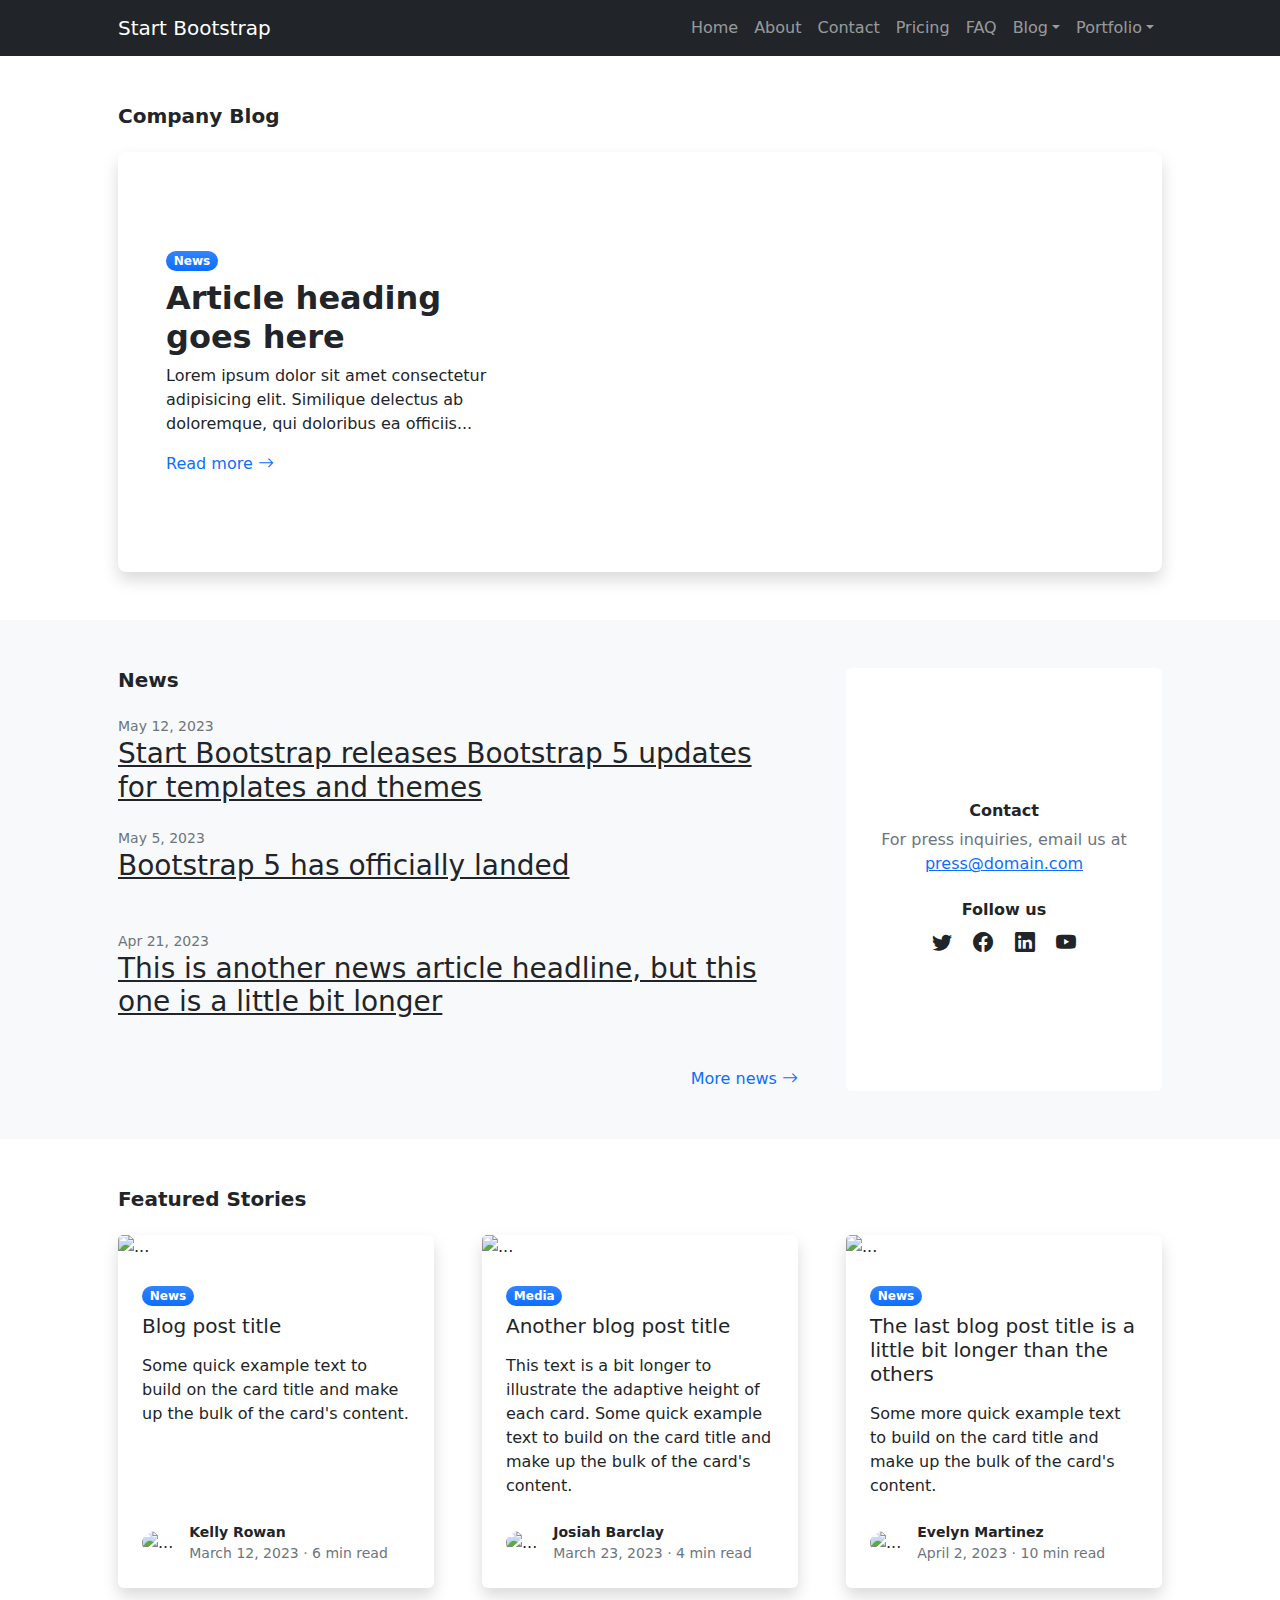
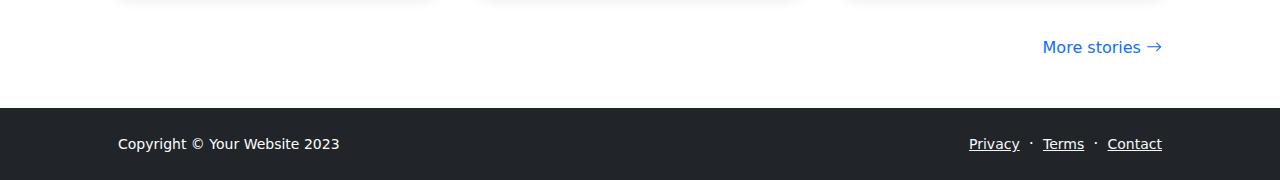
==== blog-home.html @ 381966d5 "bootstrap integration" ====
<!DOCTYPE html>
<html lang="en">
    <head>
        <meta charset="utf-8" />
        <meta name="viewport" content="width=device-width, initial-scale=1, shrink-to-fit=no" />
        <meta name="description" content="" />
        <meta name="author" content="" />
        <title>Modern Business - Start Bootstrap Template</title>
        <!-- Favicon-->
        <link rel="icon" type="image/x-icon" href="assets/favicon.ico" />
        <!-- Bootstrap icons-->
        <link href="https://cdn.jsdelivr.net/npm/bootstrap-icons@1.5.0/font/bootstrap-icons.css" rel="stylesheet" />
        <!-- Core theme CSS (includes Bootstrap)-->
        <link href="css/styles.css" rel="stylesheet" />
    </head>
    <body class="d-flex flex-column">
        <main class="flex-shrink-0">
            <!-- Navigation-->
            <nav class="navbar navbar-expand-lg navbar-dark bg-dark">
                <div class="container px-5">
                    <a class="navbar-brand" href="index.html">Start Bootstrap</a>
                    <button class="navbar-toggler" type="button" data-bs-toggle="collapse" data-bs-target="#navbarSupportedContent" aria-controls="navbarSupportedContent" aria-expanded="false" aria-label="Toggle navigation"><span class="navbar-toggler-icon"></span></button>
                    <div class="collapse navbar-collapse" id="navbarSupportedContent">
                        <ul class="navbar-nav ms-auto mb-2 mb-lg-0">
                            <li class="nav-item"><a class="nav-link" href="index.html">Home</a></li>
                            <li class="nav-item"><a class="nav-link" href="about.html">About</a></li>
                            <li class="nav-item"><a class="nav-link" href="contact.html">Contact</a></li>
                            <li class="nav-item"><a class="nav-link" href="pricing.html">Pricing</a></li>
                            <li class="nav-item"><a class="nav-link" href="faq.html">FAQ</a></li>
                            <li class="nav-item dropdown">
                                <a class="nav-link dropdown-toggle" id="navbarDropdownBlog" href="#" role="button" data-bs-toggle="dropdown" aria-expanded="false">Blog</a>
                                <ul class="dropdown-menu dropdown-menu-end" aria-labelledby="navbarDropdownBlog">
                                    <li><a class="dropdown-item" href="blog-home.html">Blog Home</a></li>
                                    <li><a class="dropdown-item" href="blog-post.html">Blog Post</a></li>
                                </ul>
                            </li>
                            <li class="nav-item dropdown">
                                <a class="nav-link dropdown-toggle" id="navbarDropdownPortfolio" href="#" role="button" data-bs-toggle="dropdown" aria-expanded="false">Portfolio</a>
                                <ul class="dropdown-menu dropdown-menu-end" aria-labelledby="navbarDropdownPortfolio">
                                    <li><a class="dropdown-item" href="portfolio-overview.html">Portfolio Overview</a></li>
                                    <li><a class="dropdown-item" href="portfolio-item.html">Portfolio Item</a></li>
                                </ul>
                            </li>
                        </ul>
                    </div>
                </div>
            </nav>
            <!-- Page Content-->
            <section class="py-5">
                <div class="container px-5">
                    <h1 class="fw-bolder fs-5 mb-4">Company Blog</h1>
                    <div class="card border-0 shadow rounded-3 overflow-hidden">
                        <div class="card-body p-0">
                            <div class="row gx-0">
                                <div class="col-lg-6 col-xl-5 py-lg-5">
                                    <div class="p-4 p-md-5">
                                        <div class="badge bg-primary bg-gradient rounded-pill mb-2">News</div>
                                        <div class="h2 fw-bolder">Article heading goes here</div>
                                        <p>Lorem ipsum dolor sit amet consectetur adipisicing elit. Similique delectus ab doloremque, qui doloribus ea officiis...</p>
                                        <a class="stretched-link text-decoration-none" href="#!">
                                            Read more
                                            <i class="bi bi-arrow-right"></i>
                                        </a>
                                    </div>
                                </div>
                                <div class="col-lg-6 col-xl-7"><div class="bg-featured-blog" style="background-image: url('https://dummyimage.com/700x350/343a40/6c757d')"></div></div>
                            </div>
                        </div>
                    </div>
                </div>
            </section>
            <section class="py-5 bg-light">
                <div class="container px-5">
                    <div class="row gx-5">
                        <div class="col-xl-8">
                            <h2 class="fw-bolder fs-5 mb-4">News</h2>
                            <!-- News item-->
                            <div class="mb-4">
                                <div class="small text-muted">May 12, 2023</div>
                                <a class="link-dark" href="#!"><h3>Start Bootstrap releases Bootstrap 5 updates for templates and themes</h3></a>
                            </div>
                            <!-- News item-->
                            <div class="mb-5">
                                <div class="small text-muted">May 5, 2023</div>
                                <a class="link-dark" href="#!"><h3>Bootstrap 5 has officially landed</h3></a>
                            </div>
                            <!-- News item-->
                            <div class="mb-5">
                                <div class="small text-muted">Apr 21, 2023</div>
                                <a class="link-dark" href="#!"><h3>This is another news article headline, but this one is a little bit longer</h3></a>
                            </div>
                            <div class="text-end mb-5 mb-xl-0">
                                <a class="text-decoration-none" href="#!">
                                    More news
                                    <i class="bi bi-arrow-right"></i>
                                </a>
                            </div>
                        </div>
                        <div class="col-xl-4">
                            <div class="card border-0 h-100">
                                <div class="card-body p-4">
                                    <div class="d-flex h-100 align-items-center justify-content-center">
                                        <div class="text-center">
                                            <div class="h6 fw-bolder">Contact</div>
                                            <p class="text-muted mb-4">
                                                For press inquiries, email us at
                                                <br />
                                                <a href="#!">press@domain.com</a>
                                            </p>
                                            <div class="h6 fw-bolder">Follow us</div>
                                            <a class="fs-5 px-2 link-dark" href="#!"><i class="bi-twitter"></i></a>
                                            <a class="fs-5 px-2 link-dark" href="#!"><i class="bi-facebook"></i></a>
                                            <a class="fs-5 px-2 link-dark" href="#!"><i class="bi-linkedin"></i></a>
                                            <a class="fs-5 px-2 link-dark" href="#!"><i class="bi-youtube"></i></a>
                                        </div>
                                    </div>
                                </div>
                            </div>
                        </div>
                    </div>
                </div>
            </section>
            <!-- Blog preview section-->
            <section class="py-5">
                <div class="container px-5">
                    <h2 class="fw-bolder fs-5 mb-4">Featured Stories</h2>
                    <div class="row gx-5">
                        <div class="col-lg-4 mb-5">
                            <div class="card h-100 shadow border-0">
                                <img class="card-img-top" src="https://dummyimage.com/600x350/ced4da/6c757d" alt="..." />
                                <div class="card-body p-4">
                                    <div class="badge bg-primary bg-gradient rounded-pill mb-2">News</div>
                                    <a class="text-decoration-none link-dark stretched-link" href="#!"><div class="h5 card-title mb-3">Blog post title</div></a>
                                    <p class="card-text mb-0">Some quick example text to build on the card title and make up the bulk of the card's content.</p>
                                </div>
                                <div class="card-footer p-4 pt-0 bg-transparent border-top-0">
                                    <div class="d-flex align-items-end justify-content-between">
                                        <div class="d-flex align-items-center">
                                            <img class="rounded-circle me-3" src="https://dummyimage.com/40x40/ced4da/6c757d" alt="..." />
                                            <div class="small">
                                                <div class="fw-bold">Kelly Rowan</div>
                                                <div class="text-muted">March 12, 2023 &middot; 6 min read</div>
                                            </div>
                                        </div>
                                    </div>
                                </div>
                            </div>
                        </div>
                        <div class="col-lg-4 mb-5">
                            <div class="card h-100 shadow border-0">
                                <img class="card-img-top" src="https://dummyimage.com/600x350/adb5bd/495057" alt="..." />
                                <div class="card-body p-4">
                                    <div class="badge bg-primary bg-gradient rounded-pill mb-2">Media</div>
                                    <a class="text-decoration-none link-dark stretched-link" href="#!"><div class="h5 card-title mb-3">Another blog post title</div></a>
                                    <p class="card-text mb-0">This text is a bit longer to illustrate the adaptive height of each card. Some quick example text to build on the card title and make up the bulk of the card's content.</p>
                                </div>
                                <div class="card-footer p-4 pt-0 bg-transparent border-top-0">
                                    <div class="d-flex align-items-end justify-content-between">
                                        <div class="d-flex align-items-center">
                                            <img class="rounded-circle me-3" src="https://dummyimage.com/40x40/ced4da/6c757d" alt="..." />
                                            <div class="small">
                                                <div class="fw-bold">Josiah Barclay</div>
                                                <div class="text-muted">March 23, 2023 &middot; 4 min read</div>
                                            </div>
                                        </div>
                                    </div>
                                </div>
                            </div>
                        </div>
                        <div class="col-lg-4 mb-5">
                            <div class="card h-100 shadow border-0">
                                <img class="card-img-top" src="https://dummyimage.com/600x350/6c757d/343a40" alt="..." />
                                <div class="card-body p-4">
                                    <div class="badge bg-primary bg-gradient rounded-pill mb-2">News</div>
                                    <a class="text-decoration-none link-dark stretched-link" href="#!"><div class="h5 card-title mb-3">The last blog post title is a little bit longer than the others</div></a>
                                    <p class="card-text mb-0">Some more quick example text to build on the card title and make up the bulk of the card's content.</p>
                                </div>
                                <div class="card-footer p-4 pt-0 bg-transparent border-top-0">
                                    <div class="d-flex align-items-end justify-content-between">
                                        <div class="d-flex align-items-center">
                                            <img class="rounded-circle me-3" src="https://dummyimage.com/40x40/ced4da/6c757d" alt="..." />
                                            <div class="small">
                                                <div class="fw-bold">Evelyn Martinez</div>
                                                <div class="text-muted">April 2, 2023 &middot; 10 min read</div>
                                            </div>
                                        </div>
                                    </div>
                                </div>
                            </div>
                        </div>
                    </div>
                    <div class="text-end mb-5 mb-xl-0">
                        <a class="text-decoration-none" href="#!">
                            More stories
                            <i class="bi bi-arrow-right"></i>
                        </a>
                    </div>
                </div>
            </section>
        </main>
        <!-- Footer-->
        <footer class="bg-dark py-4 mt-auto">
            <div class="container px-5">
                <div class="row align-items-center justify-content-between flex-column flex-sm-row">
                    <div class="col-auto"><div class="small m-0 text-white">Copyright &copy; Your Website 2023</div></div>
                    <div class="col-auto">
                        <a class="link-light small" href="#!">Privacy</a>
                        <span class="text-white mx-1">&middot;</span>
                        <a class="link-light small" href="#!">Terms</a>
                        <span class="text-white mx-1">&middot;</span>
                        <a class="link-light small" href="#!">Contact</a>
                    </div>
                </div>
            </div>
        </footer>
        <!-- Bootstrap core JS-->
        <script src="https://cdn.jsdelivr.net/npm/bootstrap@5.2.3/dist/js/bootstrap.bundle.min.js"></script>
        <!-- Core theme JS-->
        <script src="js/scripts.js"></script>
    </body>
</html>
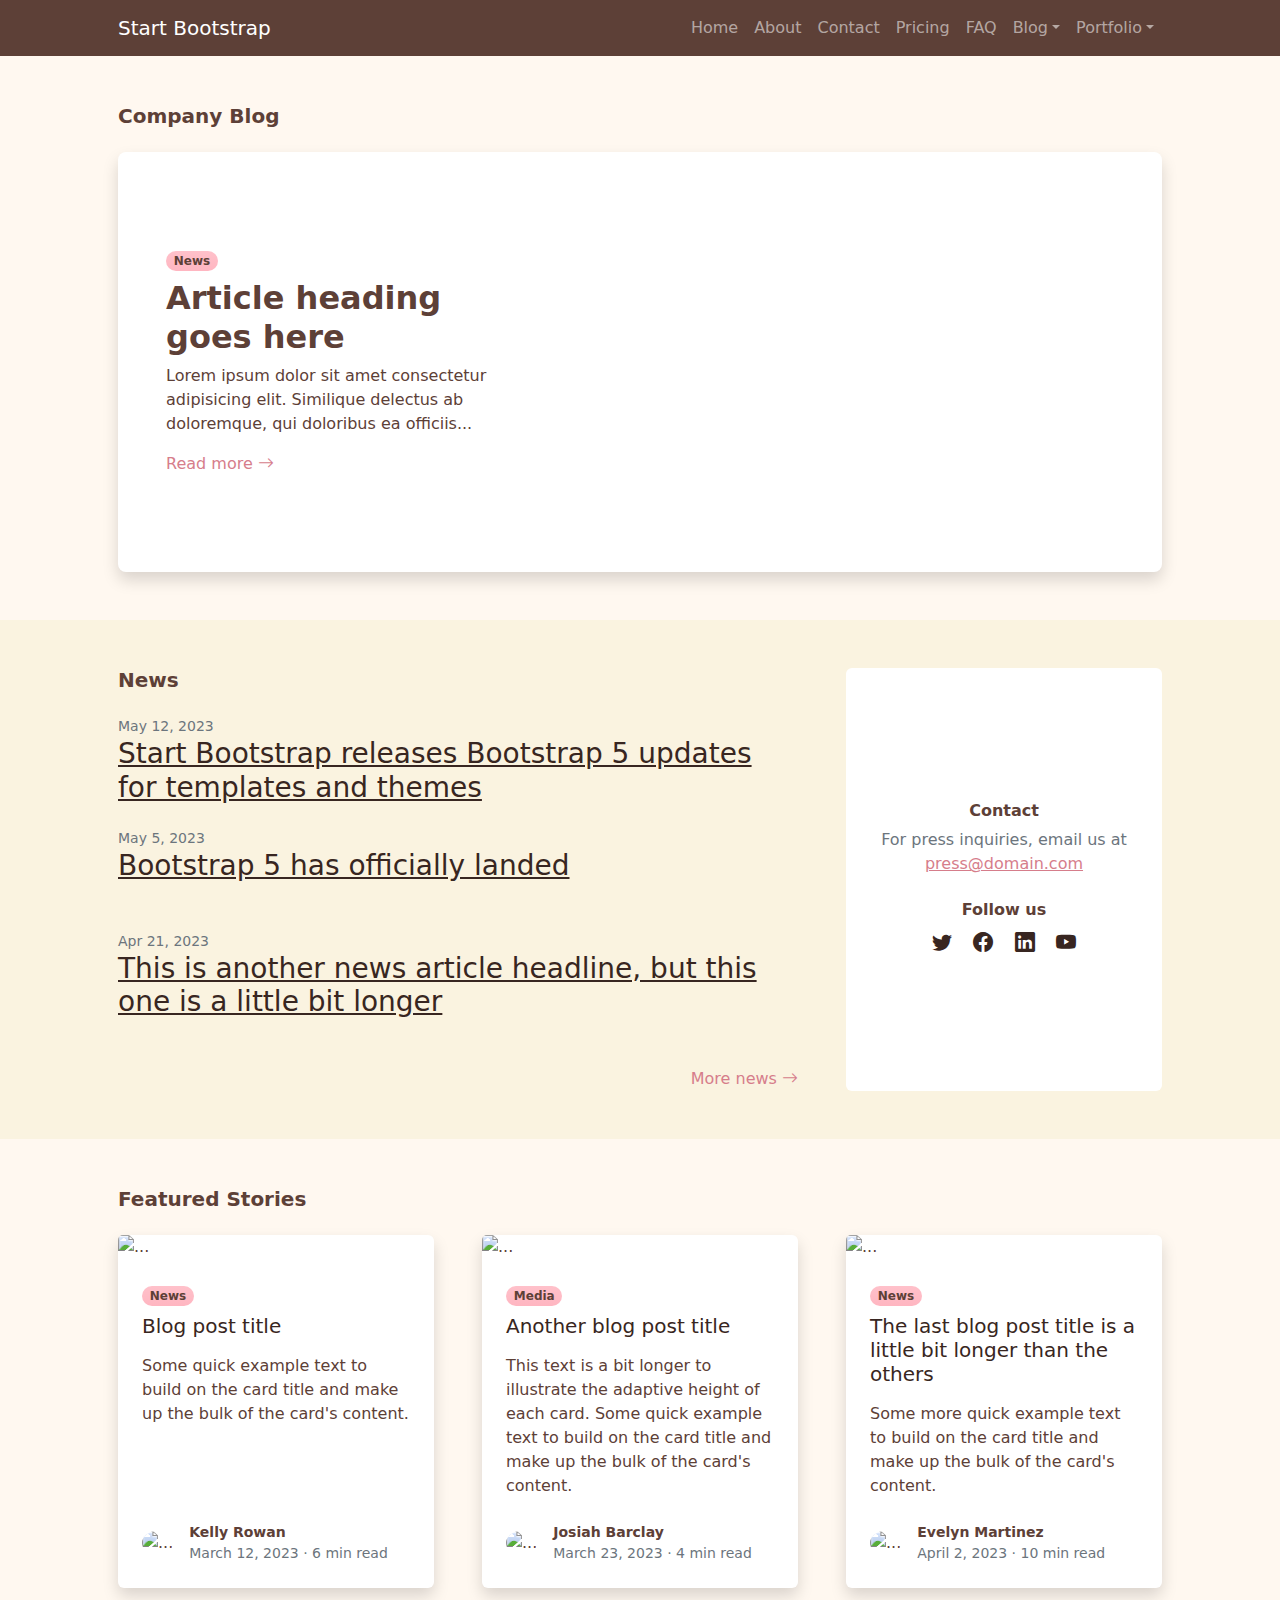
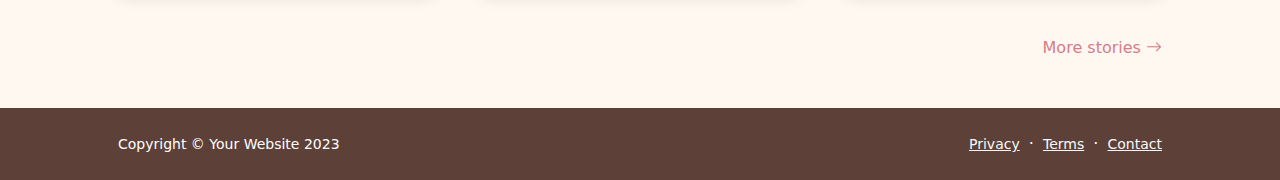
==== commit ab5f791c: "added news section, combined contact form and FAQ" ====
--- a/blog-home.html
+++ b/blog-home.html
@@ -69,6 +69,7 @@
                     </div>
                 </div>
             </section>
+            <!--News Section-->
             <section class="py-5 bg-light">
                 <div class="container px-5">
                     <div class="row gx-5">
@@ -120,6 +121,7 @@
                     </div>
                 </div>
             </section>
+            
             <!-- Blog preview section-->
             <section class="py-5">
                 <div class="container px-5">
